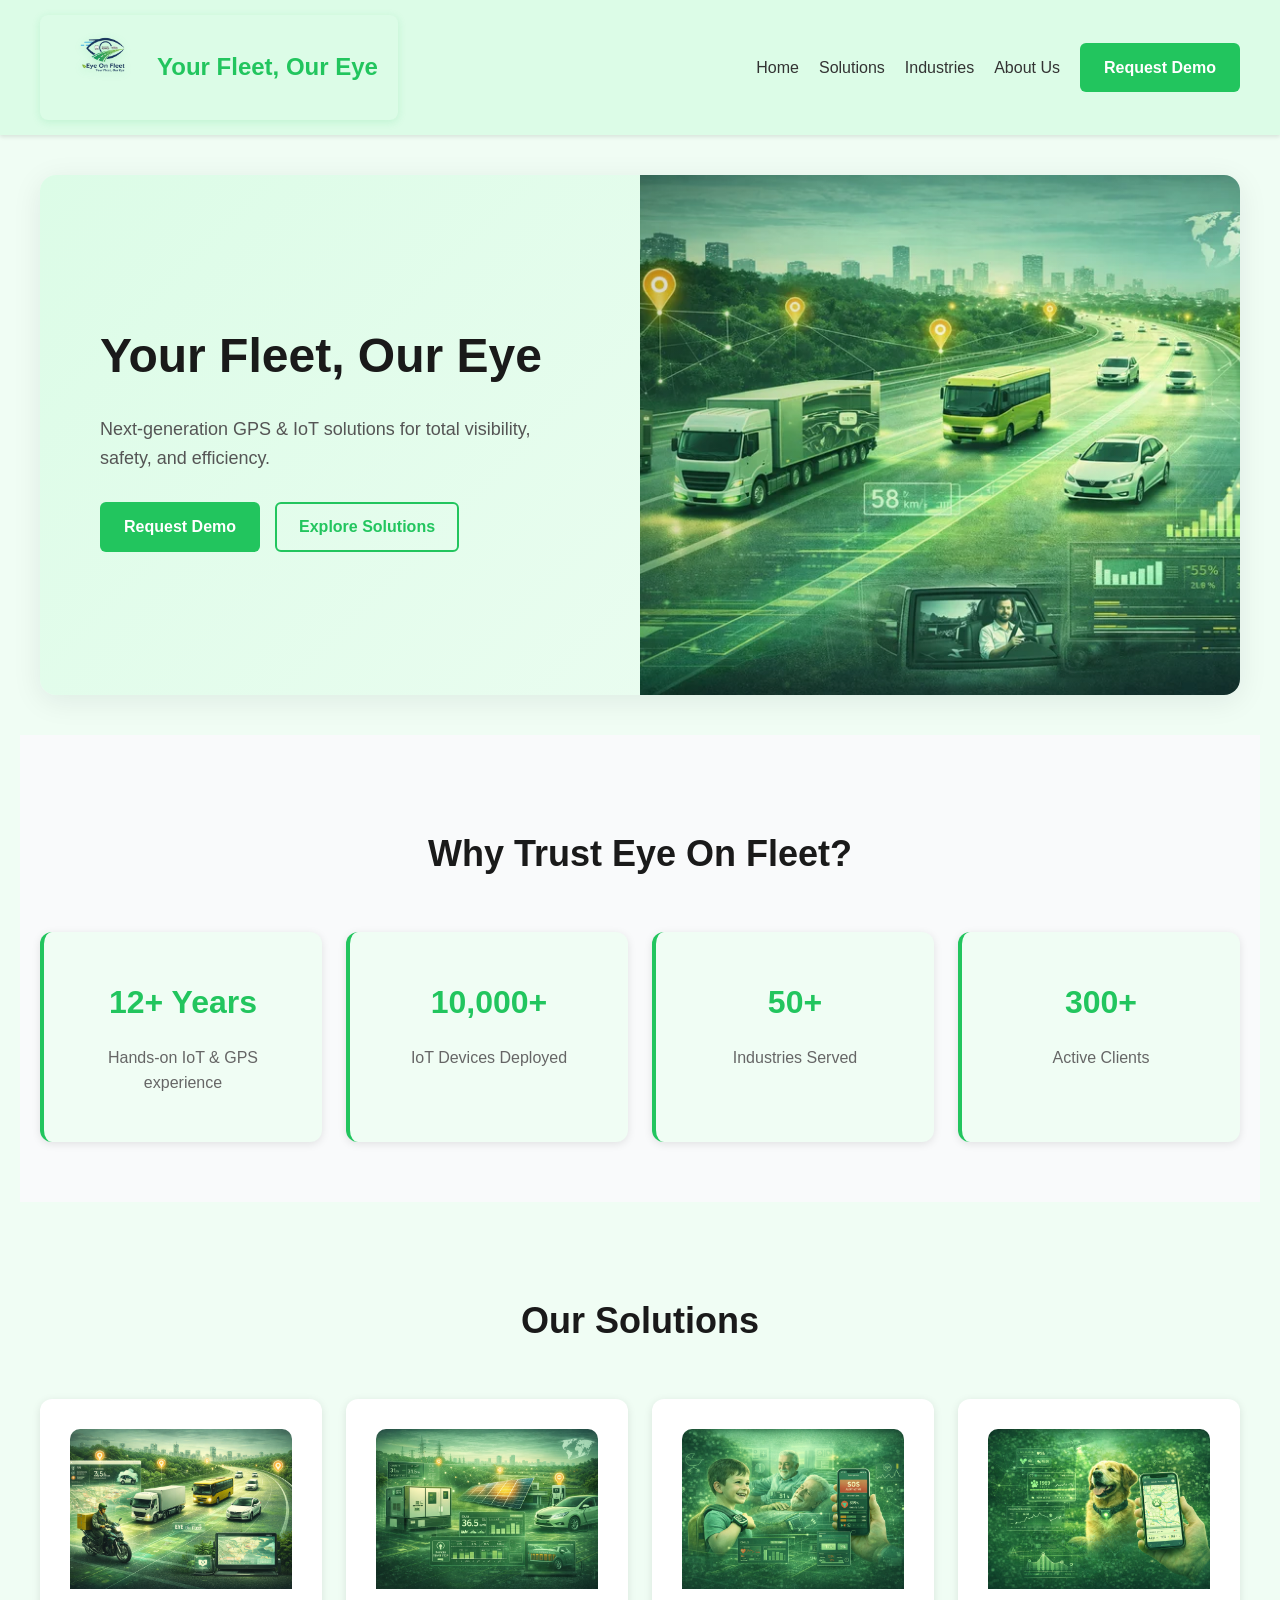
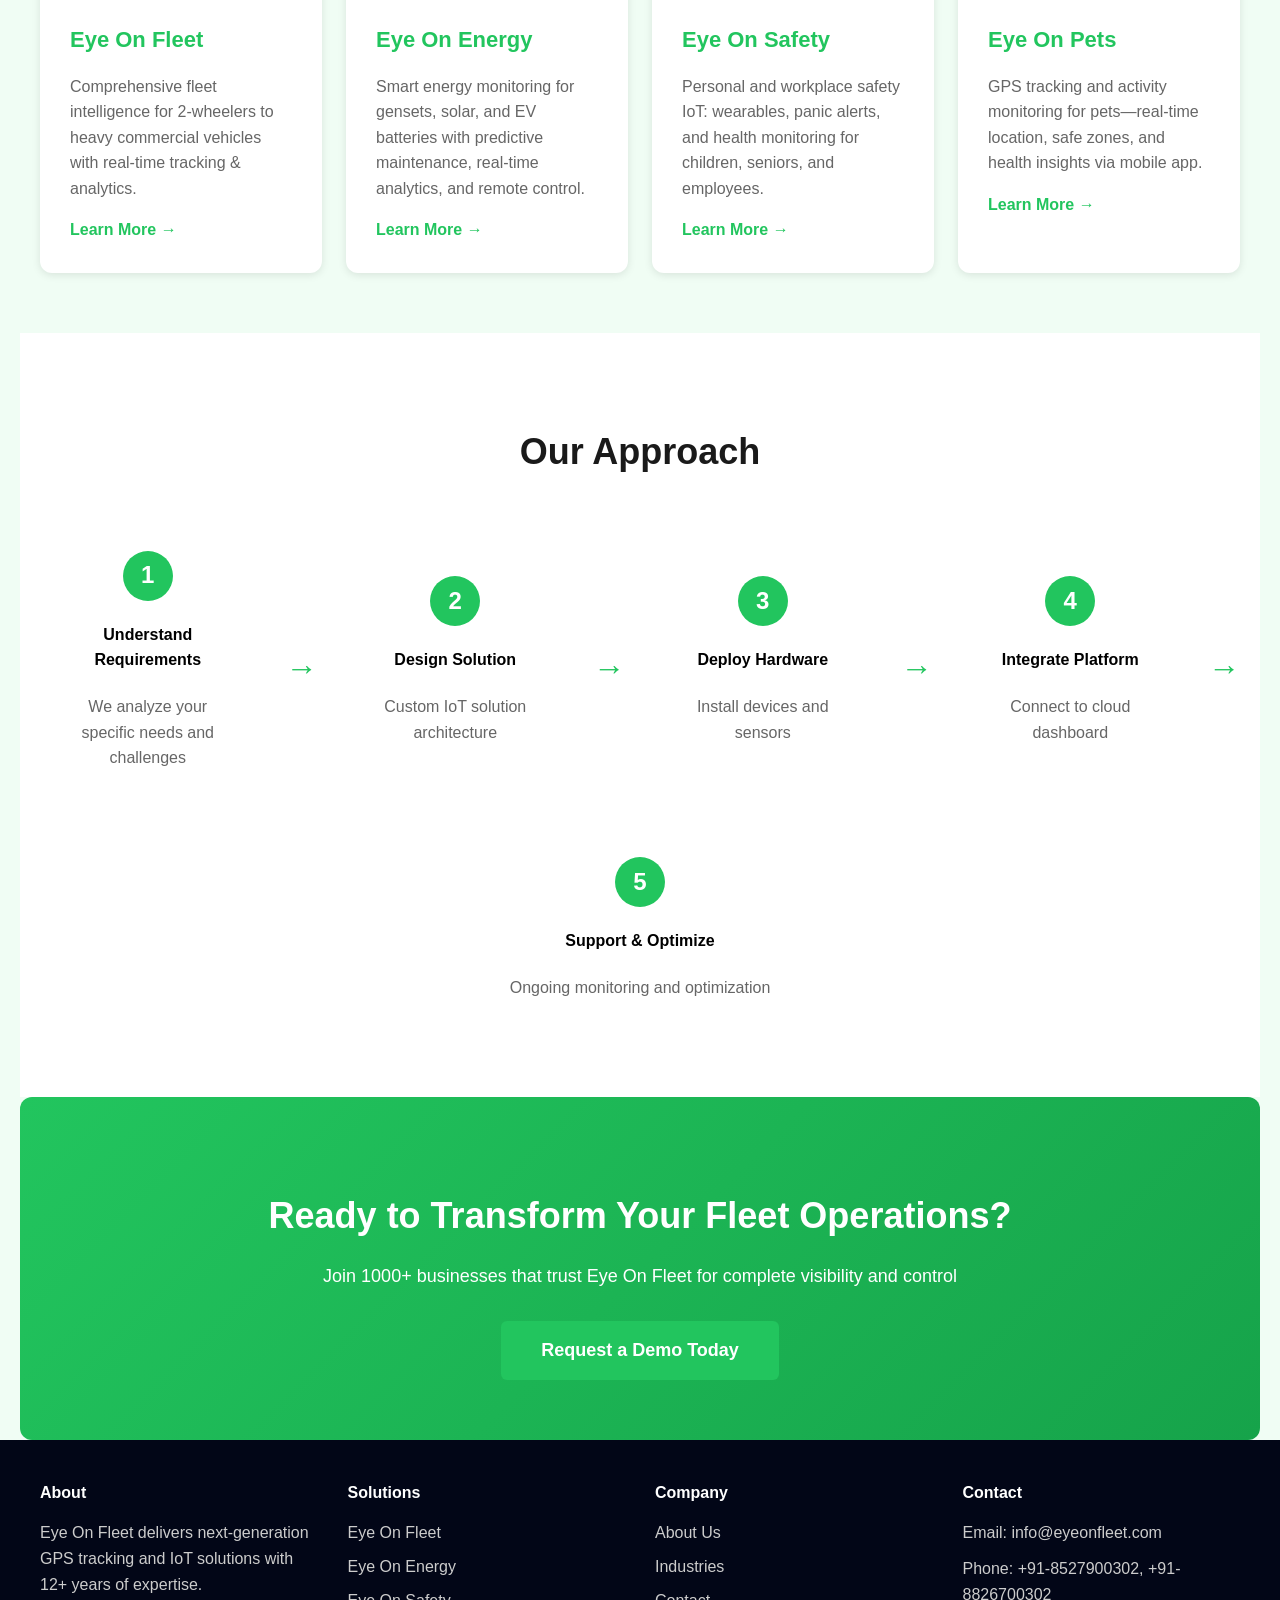
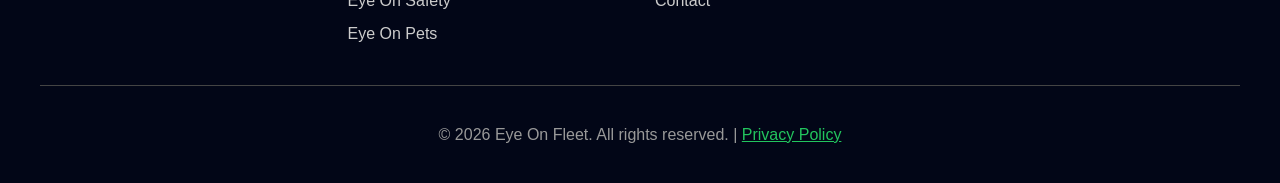
==== index.html @ 74551e83 "Initial commit: Eye On Fleet static site" ====
<!DOCTYPE html>
<html>
<head>
<meta charset="UTF-8">
<title>Eye On Fleet | Your Fleet, Our Eye</title>
<meta name="viewport" content="width=device-width, initial-scale=1">
<link rel="stylesheet" href="css/style.css">
</head>
<body>

<header class="header">
  <div class="nav">
    <a href="index.html" style="text-decoration:none;">
      <div class="logo">
        <img src="images/logo.png" alt="Eye On Fleet logo">
        <span>Your Fleet, Our Eye</span>
      </div>
    </a>
    <button class="nav-toggle" aria-controls="site-navigation" aria-expanded="false">☰</button>
    <nav id="site-navigation" class="site-nav">
      <a href="index.html">Home</a>
      <a href="solutions/index.html">Solutions</a>
      <a href="industries.html">Industries</a>
      <a href="about.html">About Us</a>
      <a href="contact.html" class="btn">Request Demo</a>
    </nav>
  </div>
</header>

<!-- HERO SECTION -->
<section class="hero">
  <div class="hero-grid">
    <div class="hero-content">
      <h1>Your Fleet, Our Eye</h1>
      <p>Next-generation GPS & IoT solutions for total visibility, safety, and efficiency.</p>
      <div class="cta-group">
        <a class="btn" href="contact.html">Request Demo</a>
        <a class="btn-secondary" href="solutions/fleet.html">Explore Solutions</a>
      </div>
    </div>
    <div class="hero-media">
      <picture>
        <source type="image/webp" srcset="images/hero-1600.webp 1600w, images/hero-1200.webp 1200w, images/hero-800.webp 800w, images/hero-400.webp 400w" sizes="(min-width:1200px) 50vw, 100vw">
        <source type="image/png" srcset="images/hero-1600.png 1600w, images/hero-1200.png 1200w, images/hero-800.png 800w, images/hero-400.png 400w" sizes="(min-width:1200px) 50vw, 100vw">
        <img src="images/hero-1200.webp" alt="Fleet Dashboard" class="hero-img" loading="eager" decoding="async">
      </picture>
    </div>
  </div>
</section>

<!-- TRUST SECTION -->
<section class="section trust-section">
  <h2>Why Trust Eye On Fleet?</h2>
  <div class="cards">
    <div class="card stat-card">
      <h3>12+ Years</h3>
      <p>Hands-on IoT & GPS experience</p>
    </div>
    <div class="card stat-card">
      <h3>10,000+</h3>
      <p>IoT Devices Deployed</p>
    </div>
    <div class="card stat-card">
      <h3>50+</h3>
      <p>Industries Served</p>
    </div>
    <div class="card stat-card">
      <h3>300+</h3>
      <p>Active Clients</p>
    </div>
  </div>
</section>

<!-- SOLUTIONS SECTION -->
<section class="section">
  <h2>Our Solutions</h2>
  <div class="cards">
    <div class="card solution-card">
      <img src="images/Solution-EyeOnFleet.png" alt="Eye On Fleet" class="solution-card-img" style="width:100%;height:160px;object-fit:cover;display:block;border-radius:10px 10px 0 0;" loading="lazy" decoding="async">
      <div class="solution-card-content">
        <h3>Eye On Fleet</h3>
        <p>Comprehensive fleet intelligence for 2-wheelers to heavy commercial vehicles with real-time tracking & analytics.</p>
        <a href="solutions/fleet.html" class="link">Learn More →</a>
      </div>
    </div>
    <div class="card solution-card">
      <img src="images/Solution-EyeOnEnergy.png" alt="Eye On Energy" class="solution-card-img" style="width:100%;height:160px;object-fit:cover;display:block;border-radius:10px 10px 0 0;" loading="lazy" decoding="async">
      <div class="solution-card-content">
        <h3>Eye On Energy</h3>
        <p>Smart energy monitoring for gensets, solar, and EV batteries with predictive maintenance, real-time analytics, and remote control.</p>
        <a href="solutions/energy.html" class="link">Learn More →</a>
      </div>
    </div>
    <div class="card solution-card">
      <img src="images/Solution-EyeOnSafety.png" alt="Eye On Safety" class="solution-card-img" style="width:100%;height:160px;object-fit:cover;display:block;border-radius:10px 10px 0 0;" loading="lazy" decoding="async">
      <div class="solution-card-content">
        <h3>Eye On Safety</h3>
        <p>Personal and workplace safety IoT: wearables, panic alerts, and health monitoring for children, seniors, and employees.</p>
        <a href="solutions/safety.html" class="link">Learn More →</a>
      </div>
    </div>
    <div class="card solution-card">
      <img src="images/Solution-EyeOnPet.png" alt="Eye On Pets" class="solution-card-img" style="width:100%;height:160px;object-fit:cover;display:block;border-radius:10px 10px 0 0;" loading="lazy" decoding="async">
      <div class="solution-card-content">
        <h3>Eye On Pets</h3>
        <p>GPS tracking and activity monitoring for pets—real-time location, safe zones, and health insights via mobile app.</p>
        <a href="solutions/pets.html" class="link">Learn More →</a>
      </div>
    </div>
  </div>
</section>

<!-- HOW IT WORKS -->
<section class="section how-it-works">
  <h2>Our Approach</h2>
  <div class="process-flow">
    <div class="process-step">
      <div class="step-number">1</div>
      <h4>Understand Requirements</h4>
      <p>We analyze your specific needs and challenges</p>
    </div>
    <div class="process-arrow">→</div>
    <div class="process-step">
      <div class="step-number">2</div>
      <h4>Design Solution</h4>
      <p>Custom IoT solution architecture</p>
    </div>
    <div class="process-arrow">→</div>
    <div class="process-step">
      <div class="step-number">3</div>
      <h4>Deploy Hardware</h4>
      <p>Install devices and sensors</p>
    </div>
    <div class="process-arrow">→</div>
    <div class="process-step">
      <div class="step-number">4</div>
      <h4>Integrate Platform</h4>
      <p>Connect to cloud dashboard</p>
    </div>
    <div class="process-arrow">→</div>
    <div class="process-step">
      <div class="step-number">5</div>
      <h4>Support & Optimize</h4>
      <p>Ongoing monitoring and optimization</p>
    </div>
  </div>
</section>

<!-- CTA SECTION -->
<section class="section cta-banner">
  <h2>Ready to Transform Your Fleet Operations?</h2>
  <p>Join 1000+ businesses that trust Eye On Fleet for complete visibility and control</p>
  <a class="btn btn-large" href="contact.html">Request a Demo Today</a>
</section>

<!-- FOOTER -->
<footer class="footer">
  <div class="footer-content">
    <div class="footer-col">
      <h4>About</h4>
      <p>Eye On Fleet delivers next-generation GPS tracking and IoT solutions with 12+ years of expertise.</p>
    </div>
    <div class="footer-col">
      <h4>Solutions</h4>
      <ul>
        <li><a href="solutions/fleet.html">Eye On Fleet</a></li>
        <li><a href="solutions/energy.html">Eye On Energy</a></li>
        <li><a href="solutions/safety.html">Eye On Safety</a></li>
        <li><a href="solutions/pets.html">Eye On Pets</a></li>
      </ul>
    </div>
    <div class="footer-col">
      <h4>Company</h4>
      <ul>
        <li><a href="about.html">About Us</a></li>
        <li><a href="industries.html">Industries</a></li>
        <li><a href="contact.html">Contact</a></li>
      </ul>
    </div>
    <div class="footer-col">
      <h4>Contact</h4>
      <p>Email: info@eyeonfleet.com</p>
      <p>Phone: +91-8527900302, +91-8826700302</p>
    </div>
  </div>
  <div class="footer-bottom">
    <p>© 2026 Eye On Fleet. All rights reserved. | <a href="privacy-policy.html" style="color:#22c55e;text-decoration:underline;">Privacy Policy</a></p>
  </div>
</footer>

</body>
<script src="js/site.js"></script>
</html>
---- css/style.css ----
.stats-section-redesigned .company-mv-cards {
  display: flex;
  flex-direction: row;
  gap: 32px;
  justify-content: center;
  flex-wrap: nowrap;
}
@media (max-width: 900px) {
  .stats-section-redesigned .company-mv-cards {
    flex-direction: column;
    gap: 18px;
    flex-wrap: wrap;
  }
}
/* ==============================
   ABOUT – STATS SECTION REDESIGN
   ============================== */
.stats-section-redesigned {
  background: linear-gradient(135deg, #f0fdf4 0%, #dcfce7 100%);
  border-radius: 16px;
  box-shadow: 0 6px 30px rgba(16,24,40,0.08);
  max-width: 1000px;
  margin: 48px auto 0 auto;
  padding: 48px 24px;
}
.stat-mv-card {
  text-align: center;
  background: #f0fdf4;
  border-left: 4px solid #22c55e;
  box-shadow: 0 2px 8px rgba(34,197,94,0.08);
}
.stat-mv-card h3 {
  color: #22c55e;
  font-size: 2.5rem;
  margin-bottom: 8px;
}
.stat-mv-card p {
  color: #555;
  font-size: 1.1rem;
  margin: 0;
}
@media (max-width: 900px) {
  .stats-section-redesigned {
    padding: 32px 8px;
  }
}
/* ==============================
   COMPANY STORY, MISSION & VISION
   ============================== */
.company-story-section {
  background: linear-gradient(135deg, #dcfce7 0%, #f0fdf4 100%);
  border-radius: 16px;
  box-shadow: 0 6px 30px rgba(16,24,40,0.08);
  max-width: 1000px;
  margin: 48px auto 0 auto;
}
.company-story-inner {
  display: flex;
  flex-direction: column;
  align-items: center;
  justify-content: center;
  padding: 48px 24px;
}
.company-story-title {
  font-size: 2.5rem;
  color: #1a1a1a;
  margin-bottom: 18px;
  text-align: center;
}
.company-story-content {
  max-width: 700px;
  text-align: center;
}
.company-story-text {
  font-size: 1.15rem;
  color: #444;
  margin-bottom: 32px;
}
.company-mv-cards {
  display: flex;
  flex-wrap: wrap;
  gap: 32px;
  justify-content: center;
}
.company-mv-card {
  flex: 1 1 280px;
  min-width: 260px;
  background: #fff;
  border-radius: 12px;
  padding: 32px 24px;
  box-shadow: 0 2px 8px rgba(34,197,94,0.08);
  margin-bottom: 16px;
}
.company-mv-card h3 {
  color: #22c55e;
  margin-top: 0;
  margin-bottom: 12px;
}
.company-mv-card p {
  color: #555;
  font-size: 1.08rem;
}
@media (max-width: 900px) {
  .company-mv-cards {
    flex-direction: column;
    gap: 18px;
  }
  .company-story-inner {
    padding: 32px 8px;
  }
}
body{margin:0;font-family:Arial,sans-serif;background:#f0fdf4;line-height:1.6}
.header{background:#dcfce7;padding:15px;position:sticky;top:0;z-index:100;box-shadow:0 2px 4px rgba(0,0,0,0.1)}
.nav{display:flex;justify-content:space-between;align-items:center;max-width:1200px;margin:0 auto}
.logo{display:flex;align-items:center;gap:12px;font-weight:bold;font-size:24px;color:#22c55e;padding:10px 20px;border-radius:8px;background:#dcfce7;box-shadow:0 2px 8px rgba(34,197,94,0.15)}
.logo img{height:85px;width:auto;filter:drop-shadow(0 2px 4px rgba(34,197,94,0.2))}
nav{display:flex;gap:20px;align-items:center}
nav a{text-decoration:none;color:#333;font-weight:500}
nav a:hover{color:#22c55e}

/* Breadcrumb Navigation */
.breadcrumb{padding:12px 20px;max-width:1200px;margin:0 auto;font-size:14px;color:#666}
.breadcrumb a{color:#22c55e;text-decoration:none;font-weight:500}
.breadcrumb a:hover{text-decoration:underline}
.breadcrumb span{margin:0 8px;color:#999}

/* Responsive navigation toggle */
.nav-toggle{display:none;background:transparent;border:0;font-size:26px;cursor:pointer;color:#1f2937}
.nav-toggle:focus{outline:2px solid rgba(34,197,94,0.25);outline-offset:2px}
.site-nav{display:flex;gap:20px;align-items:center}

@media(max-width:768px){
  .nav-toggle{display:block}
  .site-nav{display:none;flex-direction:column;gap:12px;width:100%}
  .site-nav.open{display:flex}
}
.hero{padding:40px 20px;background:transparent}
.hero-grid{display:grid;grid-template-columns:1fr 1fr;gap:0;align-items:stretch;max-width:1200px;margin:0 auto;background:linear-gradient(135deg,#dcfce7 0%,#f0fdf4 100%);border-radius:16px;overflow:hidden;box-shadow:0 6px 30px rgba(16,24,40,0.08);height:520px}
.hero-grid h1{font-size:48px;margin:0 0 20px 0;color:#1a1a1a}
.hero-grid p{font-size:18px;color:#555;margin:0 0 30px 0}
.hero-grid img{width:100%;height:100%;object-fit:cover;display:block}

.hero-content{padding:60px;display:flex;flex-direction:column;justify-content:center}
.hero-media{position:relative}
.hero-media::after{content:"";position:absolute;inset:0;background:linear-gradient(90deg,rgba(0,0,0,0.15) 0%,rgba(0,0,0,0.05) 40%,rgba(0,0,0,0) 100%);pointer-events:none}
.hero-media img{display:block;width:100%;height:100%;object-fit:cover}

@media(max-width:768px){
  .hero-grid{grid-template-columns:1fr;height:auto;border-radius:12px}
  .hero-media{height:260px}
  .hero-media img{height:100%;object-fit:cover}
  .hero-content{padding:30px}
}
.cta-group{display:flex;gap:15px}
.btn{background:#22c55e;color:#fff;padding:12px 24px;text-decoration:none;border-radius:6px;font-weight:bold;display:inline-block;transition:background 0.3s}
.btn:hover{background:#16a34a}
.btn-secondary{background:transparent;border:2px solid #22c55e;color:#22c55e;padding:10px 22px;text-decoration:none;border-radius:6px;font-weight:bold;display:inline-block;transition:all 0.3s}
.btn-secondary:hover{background:#22c55e;color:#fff}
.btn-large{padding:15px 40px;font-size:18px}
.section{padding:60px 20px;max-width:1200px;margin:0 auto}
.section h2{font-size:36px;text-align:center;margin-bottom:50px;color:#1a1a1a}
.section h3{font-size:22px;margin:15px 0;color:#1a1a1a}
.section p{color:#666;line-height:1.6}
.cards{display:grid;grid-template-columns:repeat(4,1fr);gap:20px}
.card{background:#fff;padding:30px;border-radius:12px;box-shadow:0 2px 8px rgba(0,0,0,0.1);transition:transform 0.3s,box-shadow 0.3s}
.card:hover{transform:translateY(-5px);box-shadow:0 4px 16px rgba(0,0,0,0.15)}
.stat-card{text-align:center;background:#f0fdf4;border-left:4px solid #22c55e}
.stat-card h3{color:#22c55e;font-size:32px}
.solution-card h3{color:#22c55e}
.solution-card .link{color:#22c55e;text-decoration:none;font-weight:bold;transition:color 0.3s}
.solution-card .link:hover{color:#16a34a}
.solution-icon{width:80px;height:80px;object-fit:contain;margin-bottom:15px;display:block}
.solution-card-img {
  width: 100%;
  height: 160px;
  object-fit: cover;
  display: block;
  border-radius: 10px 10px 0 0;
  margin-bottom: 0;
}
.solution-card-content {
  padding: 18px 0 0 0;
}
.trust-section{background:#f9fafb}
.how-it-works{background:#fff}
.process-flow{display:flex;justify-content:space-between;align-items:center;gap:30px;flex-wrap:wrap}
.process-step{text-align:center;flex:1;min-width:150px;padding:20px}
.step-number{width:50px;height:50px;background:#22c55e;color:#fff;border-radius:50%;display:flex;align-items:center;justify-content:center;font-weight:bold;font-size:24px;margin:0 auto 15px}
.process-arrow{font-size:32px;color:#22c55e;font-weight:bold}
.cta-banner{background:linear-gradient(135deg,#22c55e 0%,#16a34a 100%);color:#fff;text-align:center;border-radius:12px}
.cta-banner h2{color:#fff;margin-bottom:15px}
.cta-banner p{color:#fff;font-size:18px;margin-bottom:30px}
.footer{background:#020617;color:#fff;padding:40px 20px 20px}
.footer-content{display:grid;grid-template-columns:repeat(4,1fr);gap:30px;max-width:1200px;margin:0 auto;margin-bottom:30px}
.footer-col h4{margin:0 0 15px 0;font-size:16px}
.footer-col p{margin:10px 0;color:#ccc}
.footer-col ul{list-style:none;padding:0;margin:0}
.footer-col ul li{margin:8px 0}
.footer-col a{color:#ccc;text-decoration:none;transition:color 0.3s}
.footer-col a:hover{color:#22c55e}
.footer-bottom{border-top:1px solid #444;padding-top:20px;text-align:center;color:#999;max-width:1200px;margin:0 auto}
@media(max-width:768px){
  .hero-grid{grid-template-columns:1fr}
  .cards{grid-template-columns:1fr}
  .hero-grid h1{font-size:32px}
  .section h2{font-size:28px}
  .process-flow{flex-direction:column}
  .process-arrow{transform:rotate(90deg);margin:10px 0}
  .footer-content{grid-template-columns:1fr;gap:20px}
  .cta-group{flex-direction:column}
  .hero-content{padding:30px}

  /* Header responsiveness */
  .header{padding:10px}
  .nav{flex-direction:column;align-items:flex-start;gap:12px;padding:0 16px}
  .logo{font-size:18px;padding:6px 12px;gap:10px;border-radius:6px}
  .logo img{height:56px}
  nav{display:flex;flex-direction:column;gap:8px;width:100%}
  nav a{display:block;padding:10px 0;color:#333}
}

/* Only for solutions page hero image */
.solutions-hero-img { object-fit: contain !important; background: #dcfce7; }

/* Ensure solution hero images align exactly like homepage */
.hero .hero-img {
  width: 100%;
  height: 100%;
  object-fit: cover;
}

/* =====================================
   INDUSTRIES HERO IMAGE (COLLAGE FIX)
   ===================================== */
.hero-img--contain {
  object-fit: contain;
  background: #ecfdf5; /* same hero bg */
}

/* =====================================
   CONTACT FORM (GLOBAL)
   ===================================== */
.contact-form {
  display: flex;
  flex-direction: column;
  gap: 16px;
}

.contact-form label {
  display: flex;
  flex-direction: column;
  font-weight: 500;
  color: #0f172a;
  font-size: 14px;
}

.contact-form input,
.contact-form textarea {
  margin-top: 6px;
  padding: 12px 14px;
  border-radius: 8px;
  border: 1px solid #cbd5e1;
  font-size: 15px;
  font-family: inherit;
  width: 100%;
  background: #fff;
}

.contact-form input:focus,
.contact-form textarea:focus {
  outline: none;
  border-color: #22c55e;
  box-shadow: 0 0 0 3px rgba(34, 197, 94, 0.15);
}

.contact-form textarea {
  resize: vertical;
  min-height: 120px;
}

.contact-form button {
  margin-top: 12px;
}

/* =====================================
   ABOUT – WHO WE ARE
   ===================================== */
.about-grid {
  grid-template-columns: 1.2fr 0.8fr;
  align-items: center;
}

.about-card {
  background: #f0fdf4;
}

.about-card h2 {
  margin-top: 0;
}

.about-highlights {
  margin-top: 16px;
  padding-left: 18px;
  color: #22c55e;
  font-weight: 500;
}

.about-highlights li {
  margin-bottom: 8px;
}

.about-media img {
  width: 100%;
  height: auto;
  border-radius: 12px;
  object-fit: cover;
}

/* Responsive */
@media (max-width: 900px) {
  .about-grid {
    grid-template-columns: 1fr;
  }
}


/* ==============================
   ABOUT – WHO WE ARE FIX
   ============================== */

.cards {
  display: grid;
  grid-template-columns: repeat(auto-fit, minmax(280px, 1fr));
  gap: 24px;
}

.about-grid {
  grid-template-columns: 1.2fr 0.8fr;
  align-items: center;
}

.about-card {
  background: #f0fdf4;
}

.about-highlights {
  margin-top: 16px;
  padding-left: 18px;
  color: #22c55e;
  font-weight: 500;
}

.about-media img {
  width: 100%;
  height: auto;
  border-radius: 12px;
  display: block;
}

@media (max-width: 900px) {
  .about-grid {
    grid-template-columns: 1fr;
  }
}

/* ==============================
   ABOUT – WHO WE ARE FIX
   ============================== */

.cards {
  display: grid;
  grid-template-columns: repeat(auto-fit, minmax(280px, 1fr));
  gap: 24px;
}

.about-grid {
  grid-template-columns: 1.2fr 0.8fr;
  align-items: center;
}

.about-card {
  background: #f0fdf4;
}

.about-highlights {
  margin-top: 16px;
  padding-left: 18px;
  color: #22c55e;
  font-weight: 500;
}

.about-media img {
  width: 100%;
  height: auto;
  border-radius: 12px;
  display: block;
}

@media (max-width: 900px) {
  .about-grid {
    grid-template-columns: 1fr;
  }
}
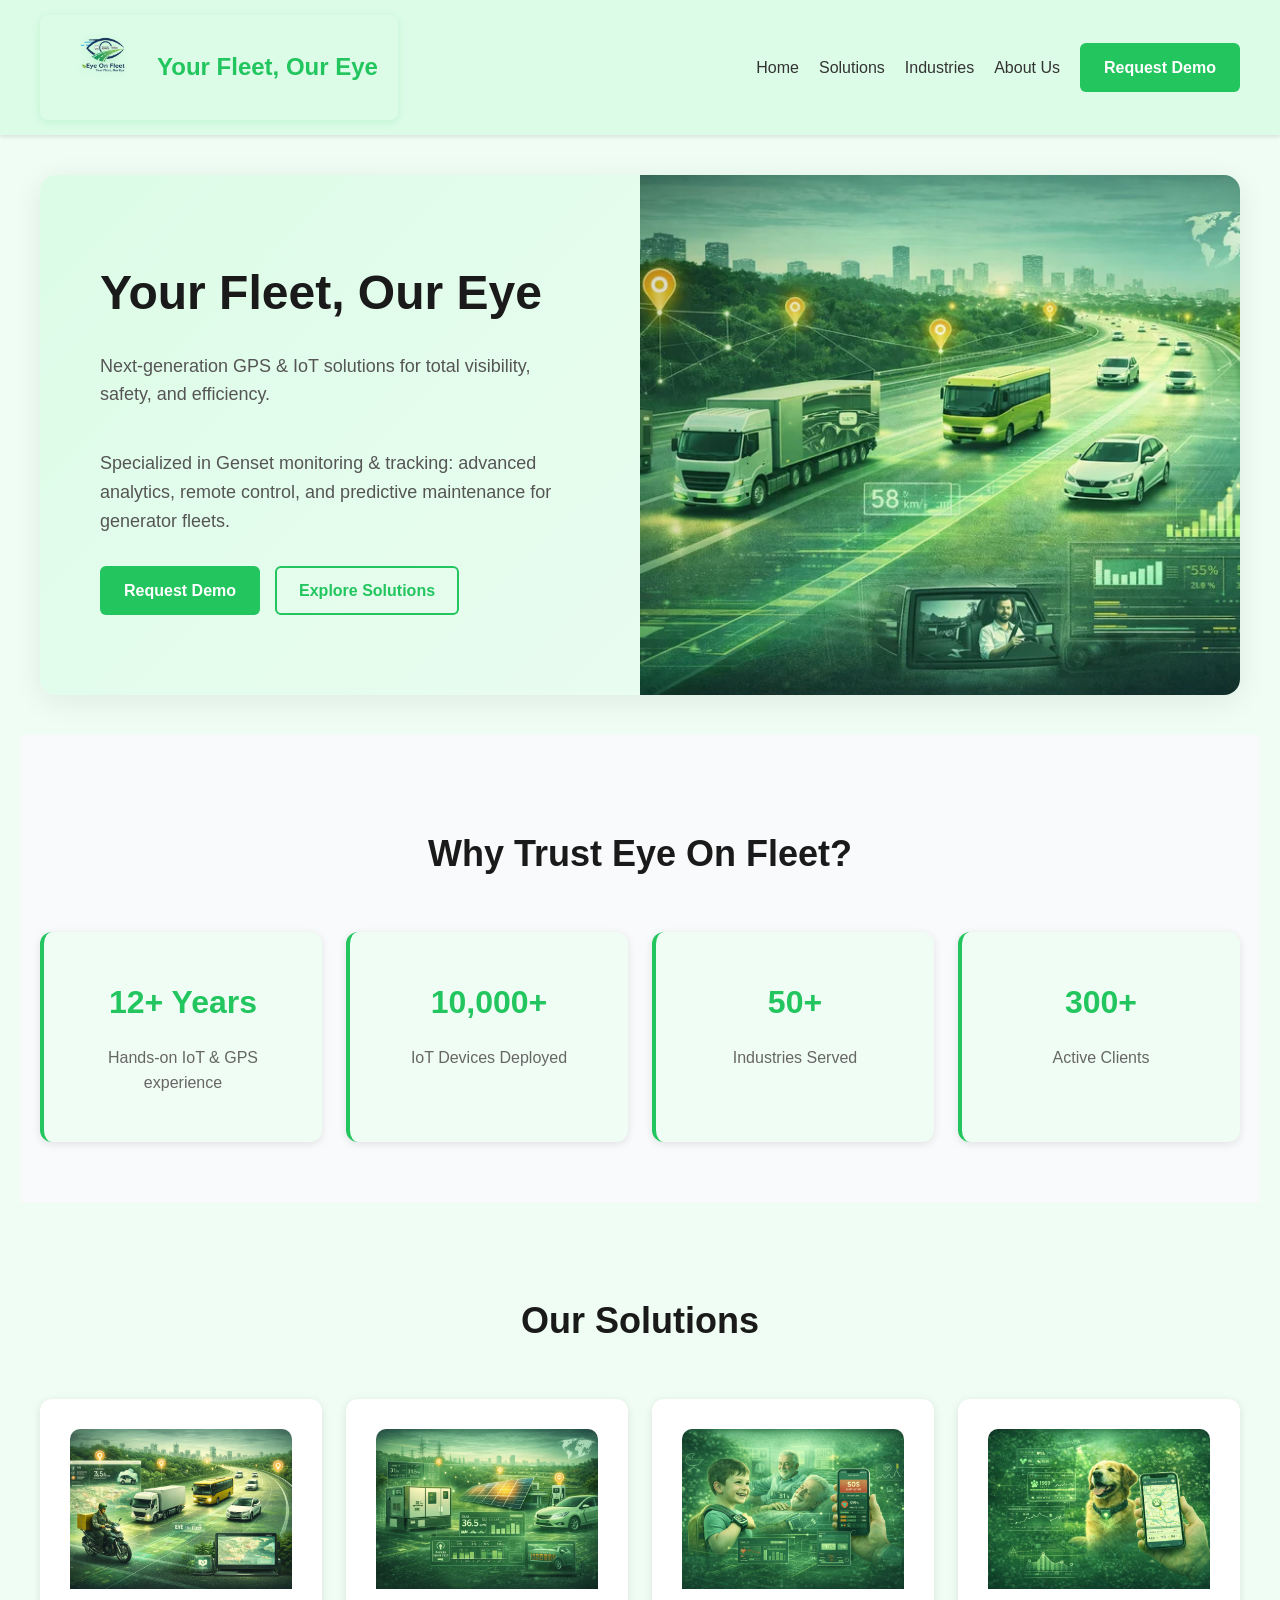
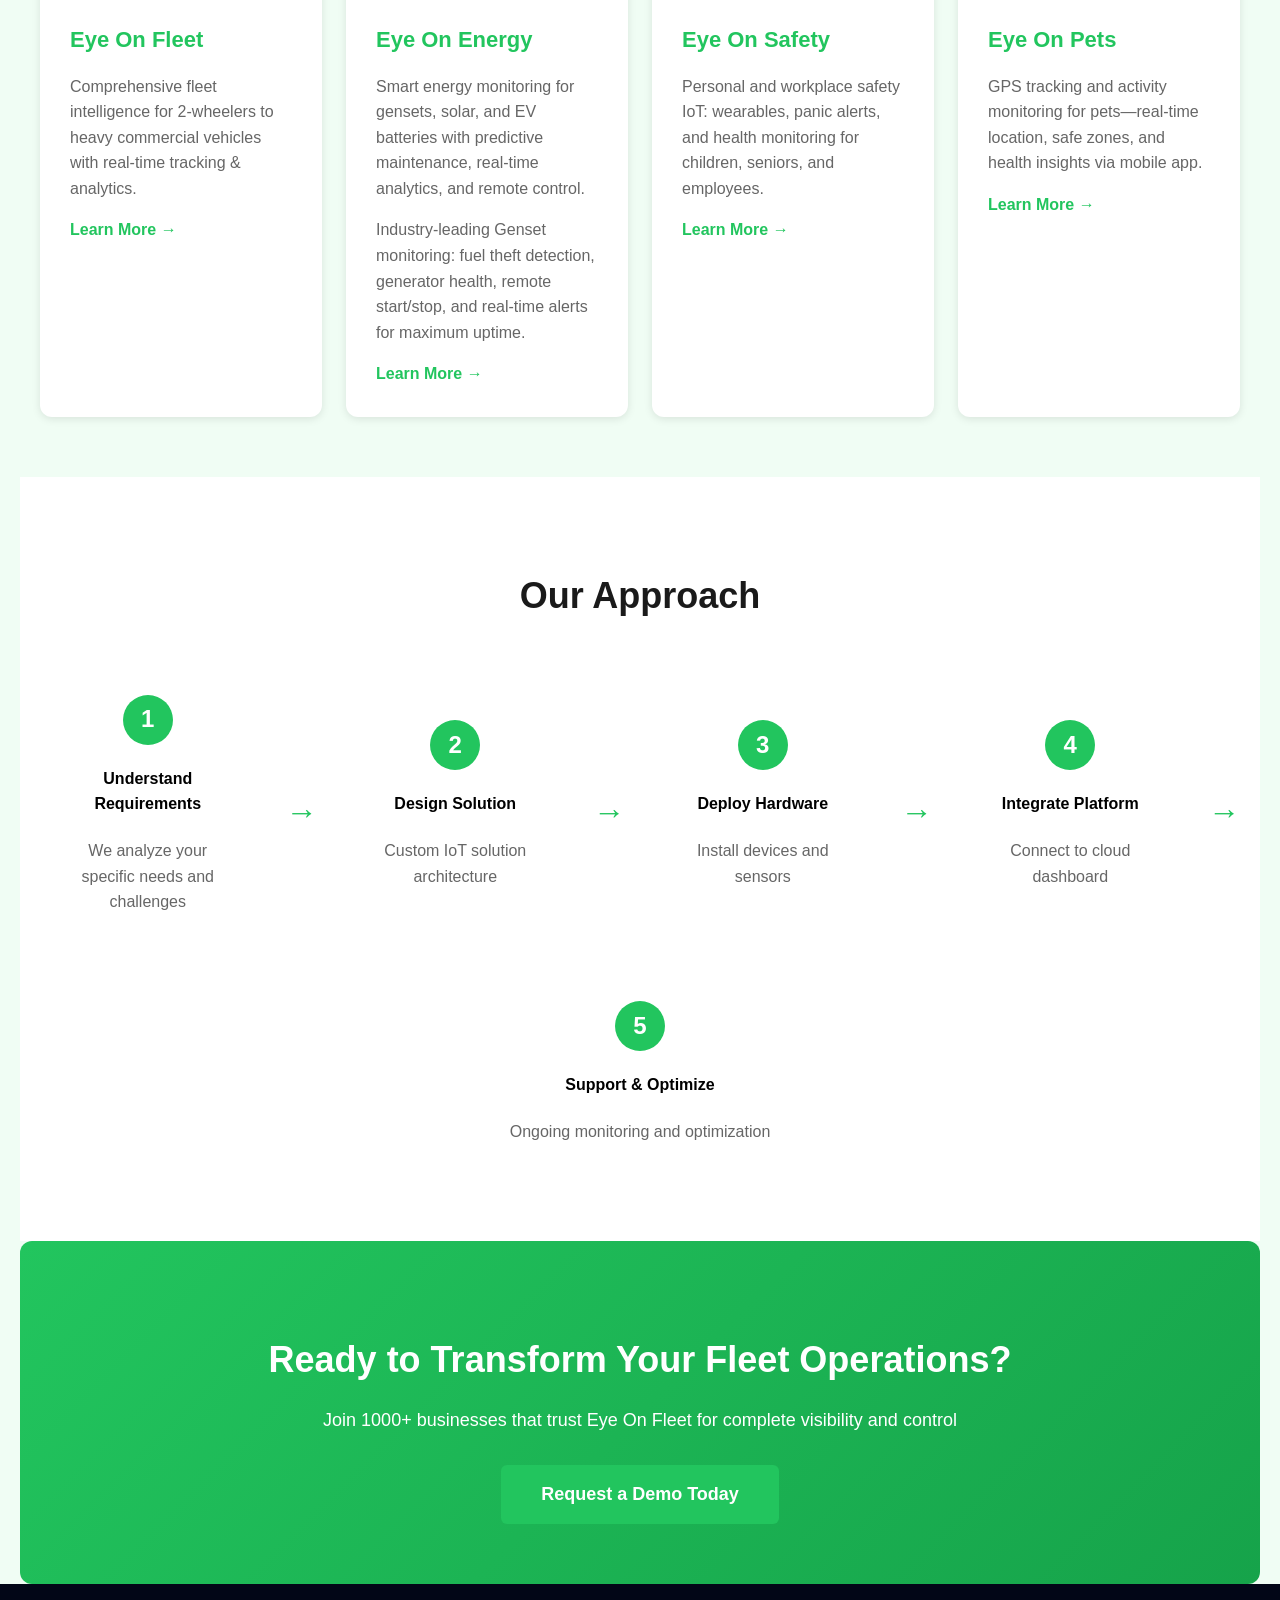
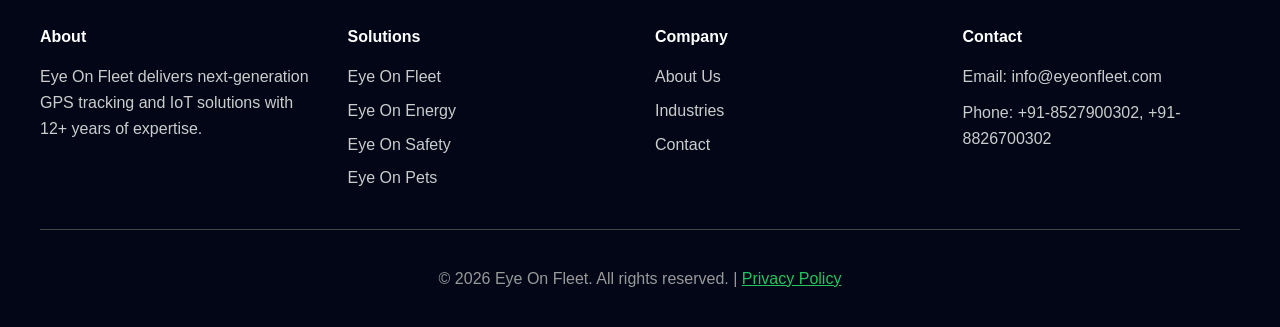
==== commit 8a520bb8: "Update Genset content and unify styling across home, solutions, and energy pages" ====
--- a/index.html
+++ b/index.html
@@ -33,7 +33,8 @@
   <div class="hero-grid">
     <div class="hero-content">
       <h1>Your Fleet, Our Eye</h1>
-      <p>Next-generation GPS & IoT solutions for total visibility, safety, and efficiency.</p>
+        <p>Next-generation GPS & IoT solutions for total visibility, safety, and efficiency.</p>
+        <p style="margin-top:10px;">Specialized in Genset monitoring & tracking: advanced analytics, remote control, and predictive maintenance for generator fleets.</p>
       <div class="cta-group">
         <a class="btn" href="contact.html">Request Demo</a>
         <a class="btn-secondary" href="solutions/fleet.html">Explore Solutions</a>
@@ -88,7 +89,8 @@
       <img src="images/Solution-EyeOnEnergy.png" alt="Eye On Energy" class="solution-card-img" style="width:100%;height:160px;object-fit:cover;display:block;border-radius:10px 10px 0 0;" loading="lazy" decoding="async">
       <div class="solution-card-content">
         <h3>Eye On Energy</h3>
-        <p>Smart energy monitoring for gensets, solar, and EV batteries with predictive maintenance, real-time analytics, and remote control.</p>
+          <p>Smart energy monitoring for gensets, solar, and EV batteries with predictive maintenance, real-time analytics, and remote control.</p>
+          <p style="margin-top:8px;">Industry-leading Genset monitoring: fuel theft detection, generator health, remote start/stop, and real-time alerts for maximum uptime.</p>
         <a href="solutions/energy.html" class="link">Learn More →</a>
       </div>
     </div>
